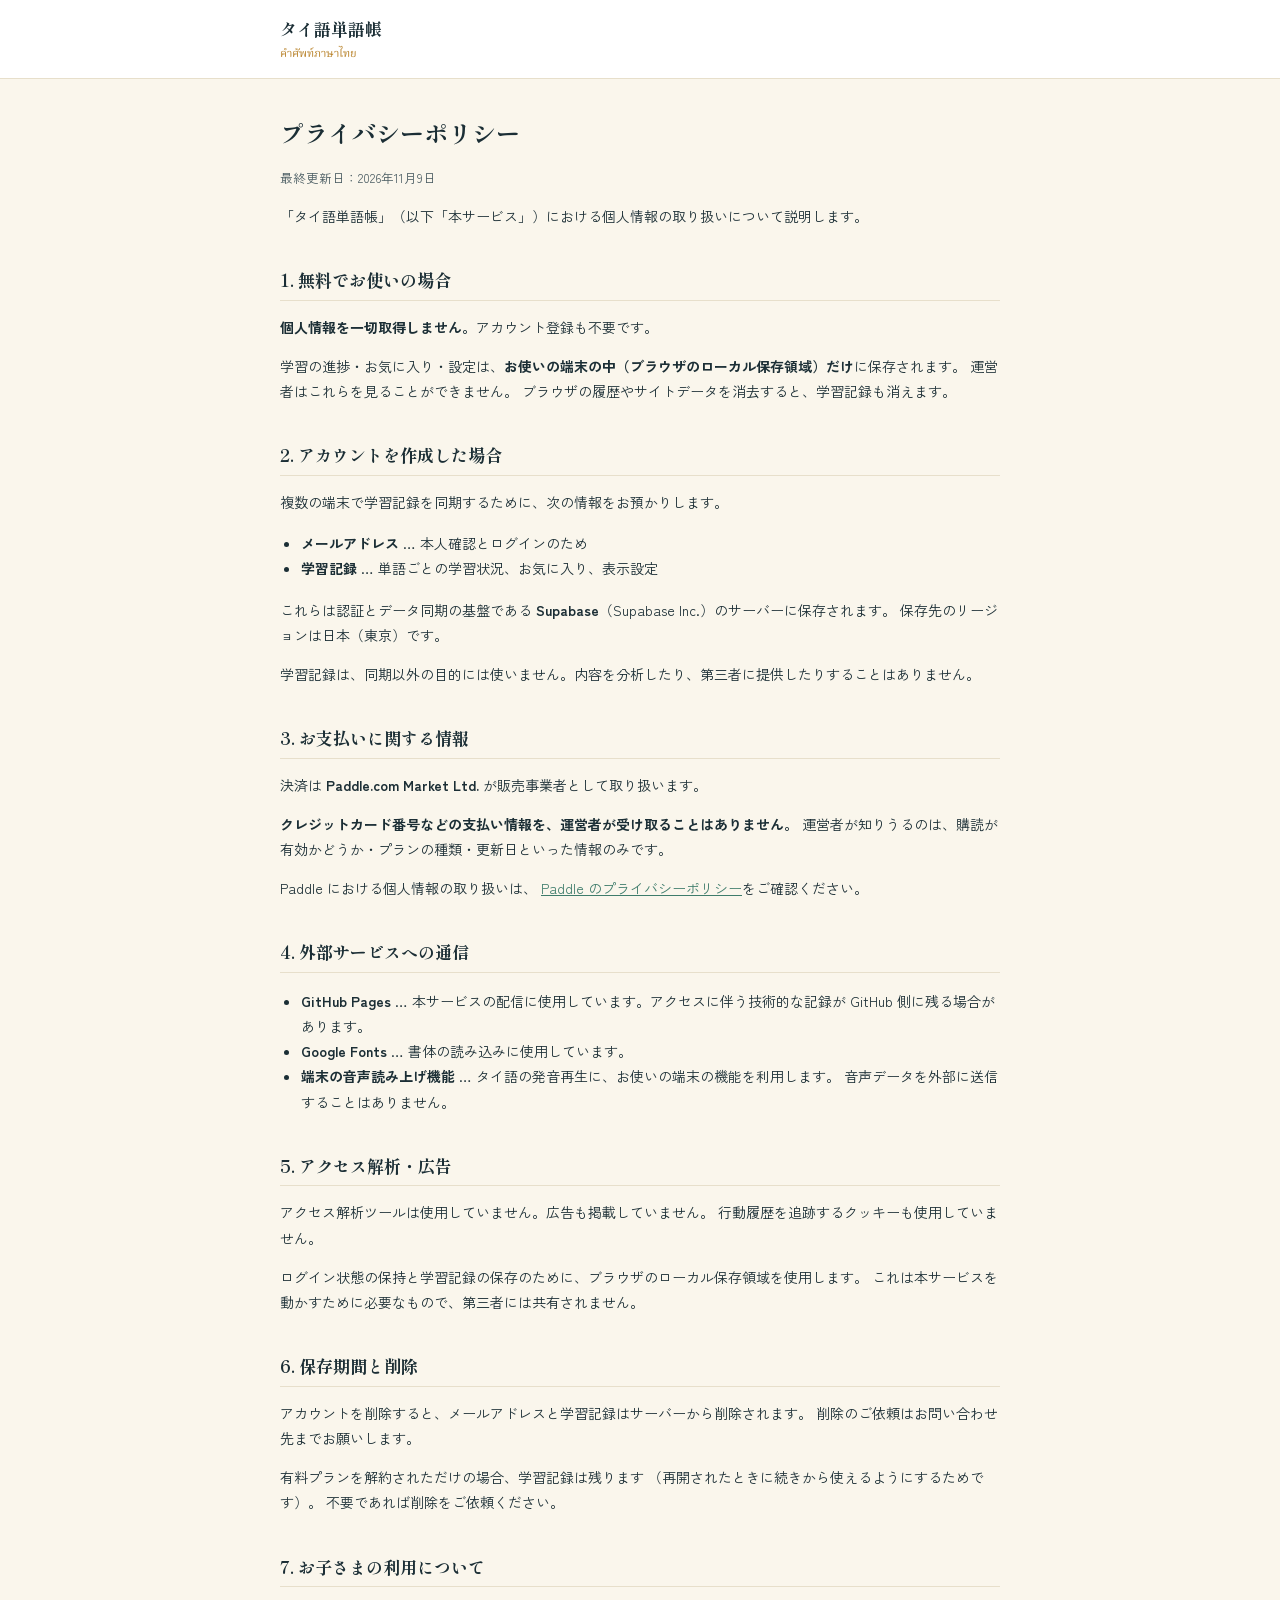
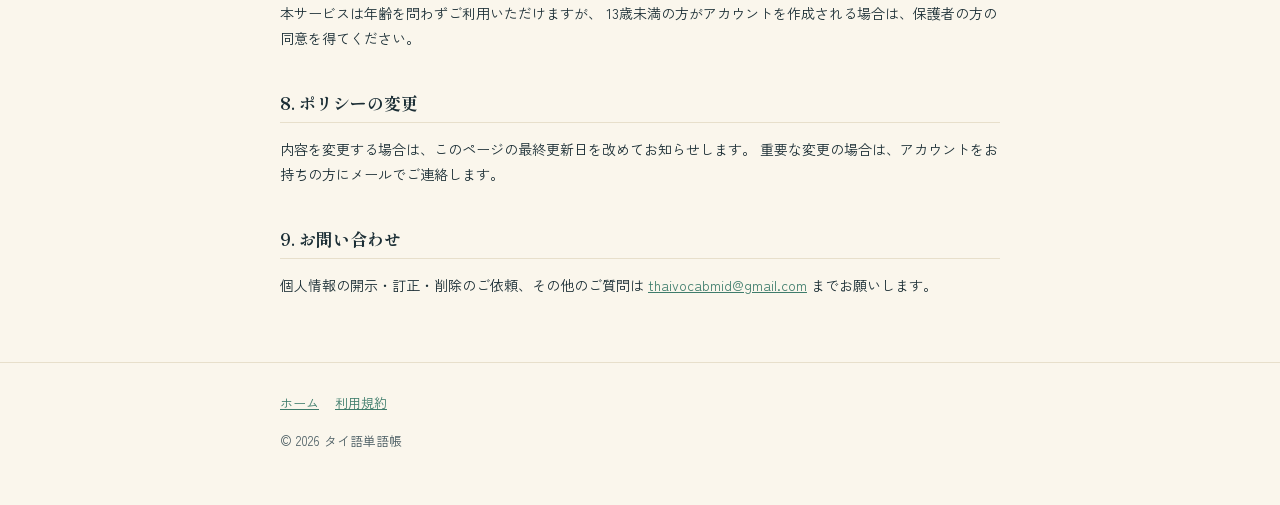
==== privacy.html @ 3f211cf7 "Add files via upload" ====
<!doctype html><html lang="ja"><head>
<meta charset="utf-8"><meta name="viewport" content="width=device-width,initial-scale=1">
<title>プライバシーポリシー — タイ語単語帳</title><meta name="robots" content="noindex">
<link rel="preconnect" href="https://fonts.googleapis.com">
<link href="https://fonts.googleapis.com/css2?family=Noto+Serif+Thai:wght@400&family=Shippori+Mincho:wght@700&family=Zen+Kaku+Gothic+New:wght@400;700&display=swap" rel="stylesheet">
<link rel="stylesheet" href="_shared.css">
</head><body>
<header class="site-head"><div class="wrap">
  <a class="logo" href="./">タイ語単語帳<small>คำศัพท์ภาษาไทย</small></a>
</div></header>
<div class="wrap doc">
<h1 style="font-size:24px;margin-top:36px">プライバシーポリシー</h1>
<p class="meta">最終更新日：2026年11月9日</p>

<p>「タイ語単語帳」（以下「本サービス」）における個人情報の取り扱いについて説明します。</p>

<h2>1. 無料でお使いの場合</h2>
<p><b>個人情報を一切取得しません。</b>アカウント登録も不要です。</p>
<p>学習の進捗・お気に入り・設定は、<b>お使いの端末の中（ブラウザのローカル保存領域）だけ</b>に保存されます。
運営者はこれらを見ることができません。
ブラウザの履歴やサイトデータを消去すると、学習記録も消えます。</p>

<h2>2. アカウントを作成した場合</h2>
<p>複数の端末で学習記録を同期するために、次の情報をお預かりします。</p>
<ul>
  <li><b>メールアドレス</b> … 本人確認とログインのため</li>
  <li><b>学習記録</b> … 単語ごとの学習状況、お気に入り、表示設定</li>
</ul>
<p>これらは認証とデータ同期の基盤である <b>Supabase</b>（Supabase Inc.）のサーバーに保存されます。
保存先のリージョンは日本（東京）です。</p>
<p>学習記録は、同期以外の目的には使いません。内容を分析したり、第三者に提供したりすることはありません。</p>

<h2>3. お支払いに関する情報</h2>
<p>決済は <b>Paddle.com Market Ltd.</b> が販売事業者として取り扱います。</p>
<p><b>クレジットカード番号などの支払い情報を、運営者が受け取ることはありません。</b>
運営者が知りうるのは、購読が有効かどうか・プランの種類・更新日といった情報のみです。</p>
<p>Paddle における個人情報の取り扱いは、
<a href="https://www.paddle.com/legal/privacy" target="_blank" rel="noopener">Paddle のプライバシーポリシー</a>をご確認ください。</p>

<h2>4. 外部サービスへの通信</h2>
<ul>
  <li><b>GitHub Pages</b> … 本サービスの配信に使用しています。アクセスに伴う技術的な記録が
      GitHub 側に残る場合があります。</li>
  <li><b>Google Fonts</b> … 書体の読み込みに使用しています。</li>
  <li><b>端末の音声読み上げ機能</b> … タイ語の発音再生に、お使いの端末の機能を利用します。
      音声データを外部に送信することはありません。</li>
</ul>

<h2>5. アクセス解析・広告</h2>
<p>アクセス解析ツールは使用していません。広告も掲載していません。
行動履歴を追跡するクッキーも使用していません。</p>
<p>ログイン状態の保持と学習記録の保存のために、ブラウザのローカル保存領域を使用します。
これは本サービスを動かすために必要なもので、第三者には共有されません。</p>

<h2>6. 保存期間と削除</h2>
<p>アカウントを削除すると、メールアドレスと学習記録はサーバーから削除されます。
削除のご依頼はお問い合わせ先までお願いします。</p>
<p>有料プランを解約されただけの場合、学習記録は残ります
（再開されたときに続きから使えるようにするためです）。
不要であれば削除をご依頼ください。</p>

<h2>7. お子さまの利用について</h2>
<p>本サービスは年齢を問わずご利用いただけますが、
13歳未満の方がアカウントを作成される場合は、保護者の方の同意を得てください。</p>

<h2>8. ポリシーの変更</h2>
<p>内容を変更する場合は、このページの最終更新日を改めてお知らせします。
重要な変更の場合は、アカウントをお持ちの方にメールでご連絡します。</p>

<h2>9. お問い合わせ</h2>
<p>個人情報の開示・訂正・削除のご依頼、その他のご質問は
<a href="mailto:thaivocabmid@gmail.com">thaivocabmid@gmail.com</a> までお願いします。</p>
</div>
<footer class="site-foot"><div class="wrap">
  <a href="./">ホーム</a><a href="./terms.html">利用規約</a>
  <p style="margin-top:14px">© 2026 タイ語単語帳</p>
</div></footer>
</body></html>
---- _shared.css ----
/* LP・規約ページ共通。アプリ(index_v6.5.html)と同じ配色トークンを使う */
:root{
  --ink:#1B2E35; --ink-soft:#4B5D63; --bg:#FAF6EC; --panel:#FFFFFF;
  --gold:#D9A441; --gold-deep:#B9832B; --jade:#3E7C6B; --clay:#B5533C;
  --line:#E7DFCB;
}
*{box-sizing:border-box;}
body{margin:0;background:var(--bg);color:var(--ink);line-height:1.8;
  font-family:'Zen Kaku Gothic New','Noto Sans JP',sans-serif;
  -webkit-text-size-adjust:100%;}
.wrap{max-width:760px;margin:0 auto;padding:0 20px;}
a{color:var(--jade);}
h1,h2,h3{font-family:'Shippori Mincho','Noto Serif JP',serif;line-height:1.5;}
.site-head{border-bottom:1px solid var(--line);background:var(--panel);}
.site-head .wrap{display:flex;align-items:center;gap:10px;padding-top:14px;padding-bottom:14px;}
.logo{font-family:'Shippori Mincho',serif;font-size:17px;font-weight:700;text-decoration:none;color:var(--ink);}
.logo small{display:block;font-family:'Noto Serif Thai',serif;font-size:11px;color:var(--gold-deep);font-weight:400;}
.site-foot{border-top:1px solid var(--line);margin-top:64px;padding:28px 0 40px;font-size:13px;color:var(--ink-soft);}
.site-foot a{margin-right:16px;}
.btn{display:inline-block;background:var(--ink);color:var(--bg);text-decoration:none;
  border-radius:999px;padding:15px 34px;font-weight:700;font-size:15px;}
.btn.ghost{background:transparent;color:var(--ink);border:1px solid var(--ink);}
.doc h2{font-size:17px;margin-top:38px;padding-bottom:7px;border-bottom:1px solid var(--line);}
.doc h3{font-size:14.5px;margin-top:24px;}
.doc p,.doc li{font-size:14px;}
.doc ul{padding-left:1.3em;}
.doc .meta{font-size:12.5px;color:var(--ink-soft);}
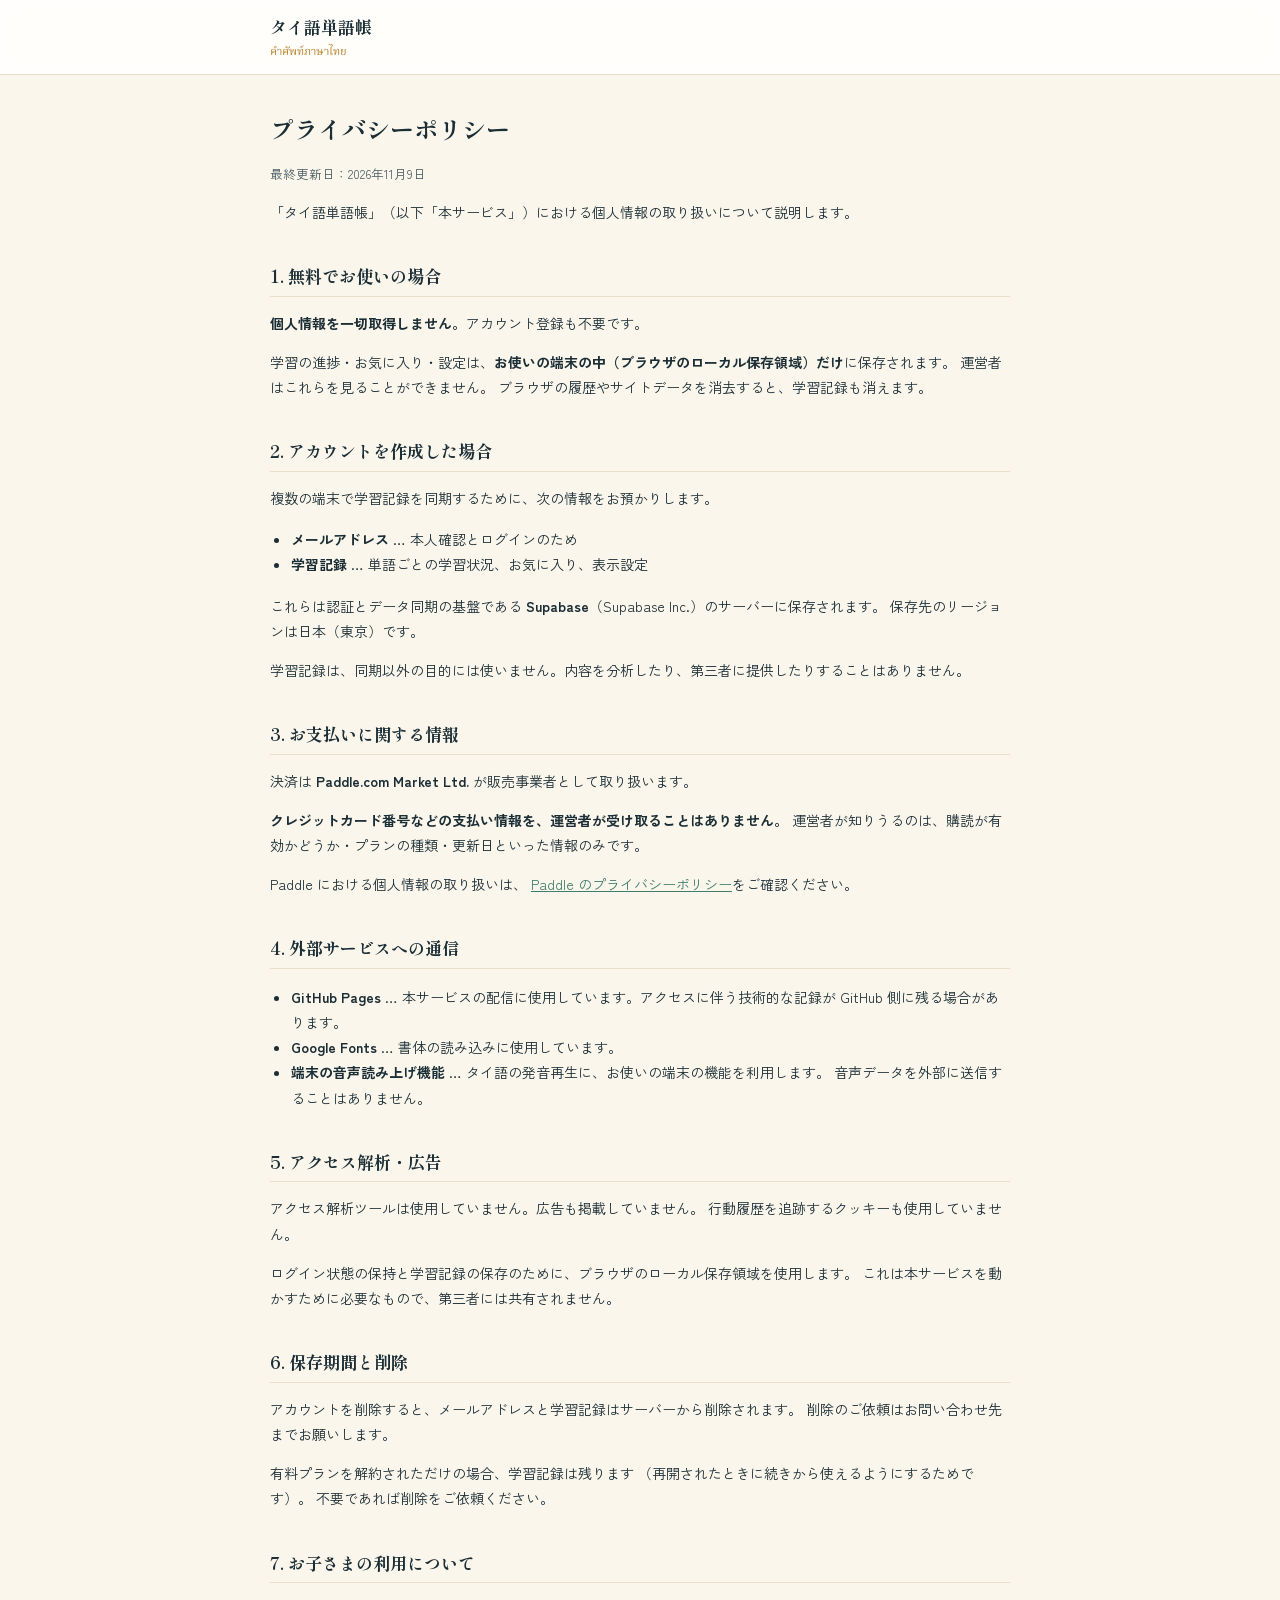
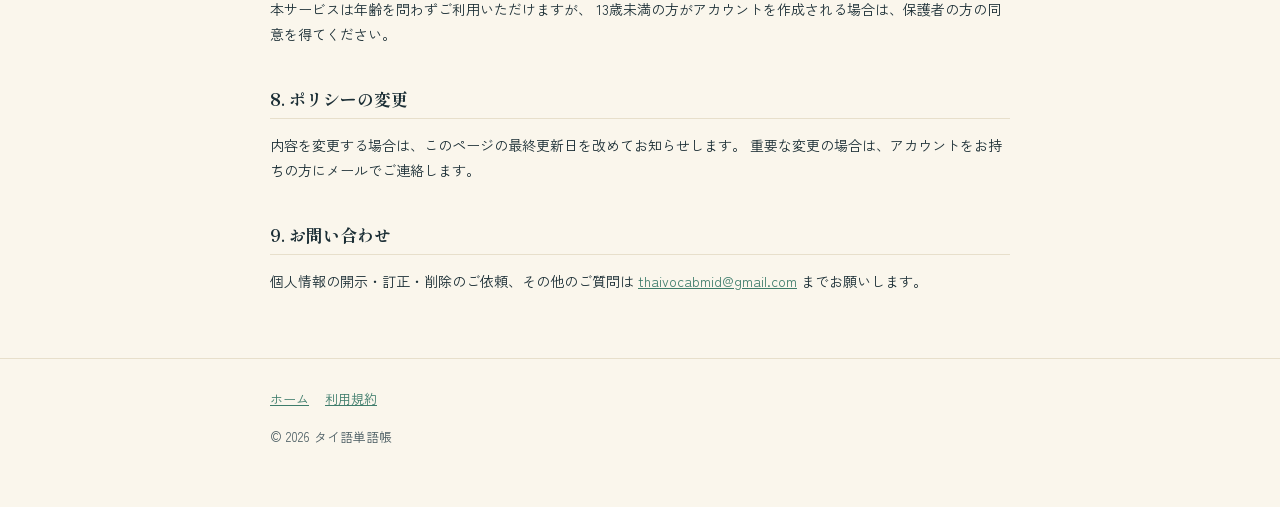
==== commit c14e944e: "Add files via upload" ====
--- a/privacy.html
+++ b/privacy.html
@@ -3,7 +3,7 @@
 <title>プライバシーポリシー — タイ語単語帳</title><meta name="robots" content="noindex">
 <link rel="preconnect" href="https://fonts.googleapis.com">
 <link href="https://fonts.googleapis.com/css2?family=Noto+Serif+Thai:wght@400&family=Shippori+Mincho:wght@700&family=Zen+Kaku+Gothic+New:wght@400;700&display=swap" rel="stylesheet">
-<link rel="stylesheet" href="_shared.css">
+<link rel="stylesheet" href="shared.css">
 </head><body>
 <header class="site-head"><div class="wrap">
   <a class="logo" href="./">タイ語単語帳<small>คำศัพท์ภาษาไทย</small></a>
--- a/shared.css
+++ b/shared.css
@@ -0,0 +1,33 @@
+/* LP・規約ページ共通。アプリ(app.html)と同じ配色トークンを使う。
+   ※ ファイル名をアンダースコアで始めないこと。
+     GitHub Pages(Jekyll)がアンダースコア始まりを配信せず、404になる。 */
+:root{
+  --ink:#1B2E35; --ink-soft:#4B5D63; --bg:#FAF6EC; --panel:#FFFFFF;
+  --gold:#D9A441; --gold-deep:#B9832B; --jade:#3E7C6B; --clay:#B5533C;
+  --line:#E7DFCB;
+}
+*{box-sizing:border-box;}
+body{margin:0;background:var(--bg);color:var(--ink);line-height:1.8;
+  font-family:'Zen Kaku Gothic New','Noto Sans JP',sans-serif;
+  -webkit-text-size-adjust:100%;}
+.wrap{max-width:780px;margin:0 auto;padding:0 20px;}
+a{color:var(--jade);}
+h1,h2,h3{font-family:'Shippori Mincho','Noto Serif JP',serif;line-height:1.5;}
+.site-head{border-bottom:1px solid var(--line);background:rgba(255,255,255,.86);
+  backdrop-filter:saturate(180%) blur(8px);position:sticky;top:0;z-index:20;}
+.site-head .wrap{display:flex;align-items:center;gap:10px;padding-top:12px;padding-bottom:12px;}
+.logo{font-family:'Shippori Mincho',serif;font-size:17px;font-weight:700;text-decoration:none;color:var(--ink);}
+.logo small{display:block;font-family:'Noto Serif Thai',serif;font-size:11px;color:var(--gold-deep);font-weight:400;}
+.head-cta{margin-left:auto;background:var(--ink);color:var(--bg);text-decoration:none;
+  border-radius:999px;padding:9px 18px;font-size:12.5px;font-weight:700;}
+.site-foot{border-top:1px solid var(--line);margin-top:64px;padding:28px 0 46px;font-size:13px;color:var(--ink-soft);}
+.site-foot a{margin-right:16px;}
+.btn{display:inline-block;background:var(--ink);color:var(--bg);text-decoration:none;
+  border-radius:999px;padding:15px 34px;font-weight:700;font-size:15px;
+  box-shadow:0 4px 14px rgba(27,46,53,.18);}
+.btn.ghost{background:transparent;color:var(--ink);border:1px solid var(--ink);box-shadow:none;}
+.doc h2{font-size:17px;margin-top:38px;padding-bottom:7px;border-bottom:1px solid var(--line);}
+.doc h3{font-size:14.5px;margin-top:24px;}
+.doc p,.doc li{font-size:14px;}
+.doc ul{padding-left:1.3em;}
+.doc .meta{font-size:12.5px;color:var(--ink-soft);}
